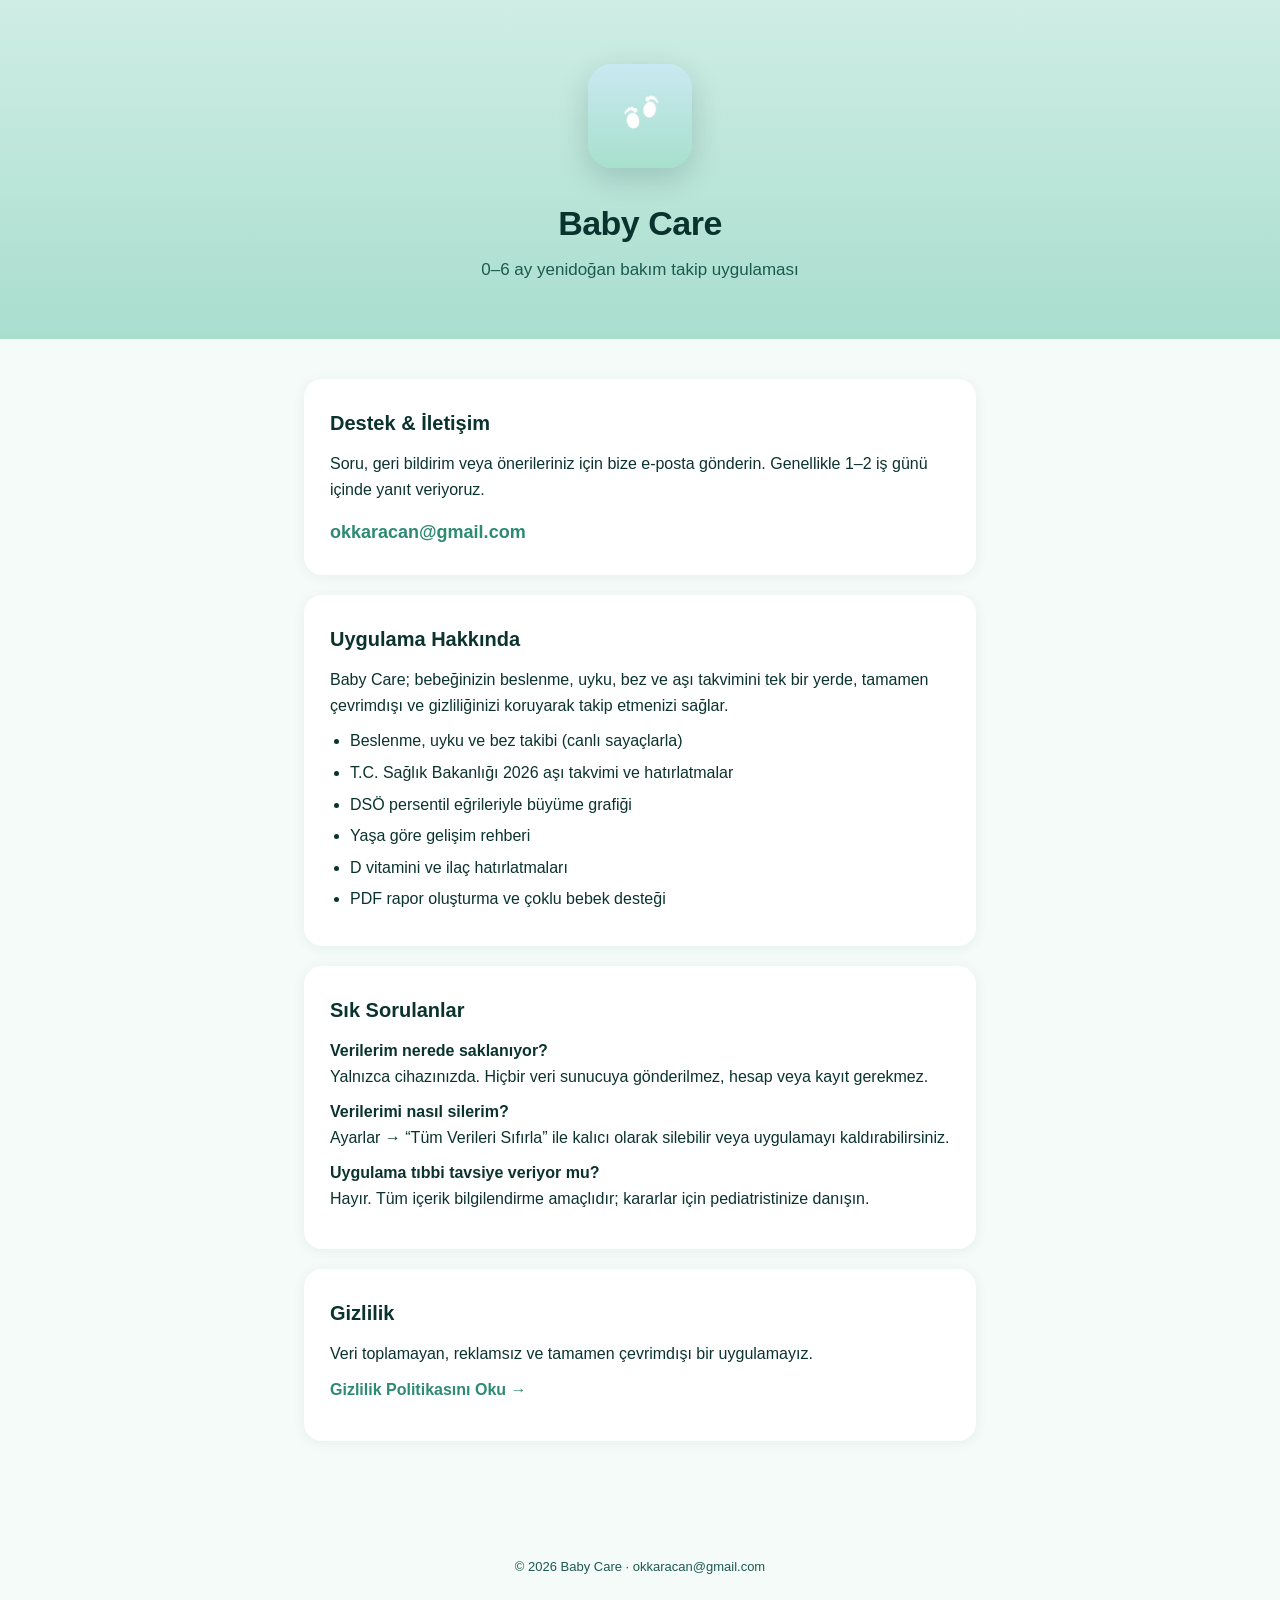
==== index.html @ 30e388d6 "Pages: Baby Care destek + gizlilik sayfaları" ====
<!doctype html>
<html lang="tr">
<head>
<meta charset="utf-8">
<meta name="viewport" content="width=device-width, initial-scale=1">
<title>Baby Care — Destek</title>
<style>
  :root { --mint:#2E8B73; --ink:#0B332D; --soft:#1C5A4E; }
  * { box-sizing:border-box; margin:0; padding:0; }
  body { font-family:-apple-system,"Segoe UI",Roboto,Helvetica,Arial,sans-serif; color:var(--ink); background:#F4FBF8; line-height:1.6; }
  .hero { background:linear-gradient(180deg,#CFEDE5 0%,#A9DECF 100%); text-align:center; padding:64px 24px 56px; }
  .hero img { width:104px; height:104px; border-radius:24px; box-shadow:0 10px 30px rgba(8,46,40,.18); }
  .hero h1 { font-size:34px; margin:20px 0 6px; letter-spacing:-.5px; }
  .hero p { color:var(--soft); font-size:17px; }
  .wrap { max-width:720px; margin:0 auto; padding:40px 24px 72px; }
  .card { background:#fff; border-radius:18px; padding:28px 26px; margin-bottom:20px; box-shadow:0 2px 14px rgba(8,46,40,.06); }
  .card h2 { font-size:20px; margin-bottom:12px; }
  .card p { margin-bottom:10px; }
  a { color:var(--mint); text-decoration:none; font-weight:600; }
  a:hover { text-decoration:underline; }
  ul { padding-left:20px; }
  li { margin-bottom:6px; }
  .mail { display:inline-block; margin-top:6px; font-size:18px; }
  footer { text-align:center; color:var(--soft); font-size:13px; padding:24px; }
</style>
</head>
<body>
  <div class="hero">
    <img src="icon.png" alt="Baby Care">
    <h1>Baby Care</h1>
    <p>0–6 ay yenidoğan bakım takip uygulaması</p>
  </div>
  <div class="wrap">
    <div class="card">
      <h2>Destek &amp; İletişim</h2>
      <p>Soru, geri bildirim veya önerileriniz için bize e-posta gönderin. Genellikle 1–2 iş günü içinde yanıt veriyoruz.</p>
      <a class="mail" href="mailto:okkaracan@gmail.com">okkaracan@gmail.com</a>
    </div>
    <div class="card">
      <h2>Uygulama Hakkında</h2>
      <p>Baby Care; bebeğinizin beslenme, uyku, bez ve aşı takvimini tek bir yerde, tamamen çevrimdışı ve gizliliğinizi koruyarak takip etmenizi sağlar.</p>
      <ul>
        <li>Beslenme, uyku ve bez takibi (canlı sayaçlarla)</li>
        <li>T.C. Sağlık Bakanlığı 2026 aşı takvimi ve hatırlatmalar</li>
        <li>DSÖ persentil eğrileriyle büyüme grafiği</li>
        <li>Yaşa göre gelişim rehberi</li>
        <li>D vitamini ve ilaç hatırlatmaları</li>
        <li>PDF rapor oluşturma ve çoklu bebek desteği</li>
      </ul>
    </div>
    <div class="card">
      <h2>Sık Sorulanlar</h2>
      <p><strong>Verilerim nerede saklanıyor?</strong><br>Yalnızca cihazınızda. Hiçbir veri sunucuya gönderilmez, hesap veya kayıt gerekmez.</p>
      <p><strong>Verilerimi nasıl silerim?</strong><br>Ayarlar → “Tüm Verileri Sıfırla” ile kalıcı olarak silebilir veya uygulamayı kaldırabilirsiniz.</p>
      <p><strong>Uygulama tıbbi tavsiye veriyor mu?</strong><br>Hayır. Tüm içerik bilgilendirme amaçlıdır; kararlar için pediatristinize danışın.</p>
    </div>
    <div class="card">
      <h2>Gizlilik</h2>
      <p>Veri toplamayan, reklamsız ve tamamen çevrimdışı bir uygulamayız.</p>
      <p><a href="privacy.html">Gizlilik Politikasını Oku →</a></p>
    </div>
  </div>
  <footer>© 2026 Baby Care · okkaracan@gmail.com</footer>
</body>
</html>
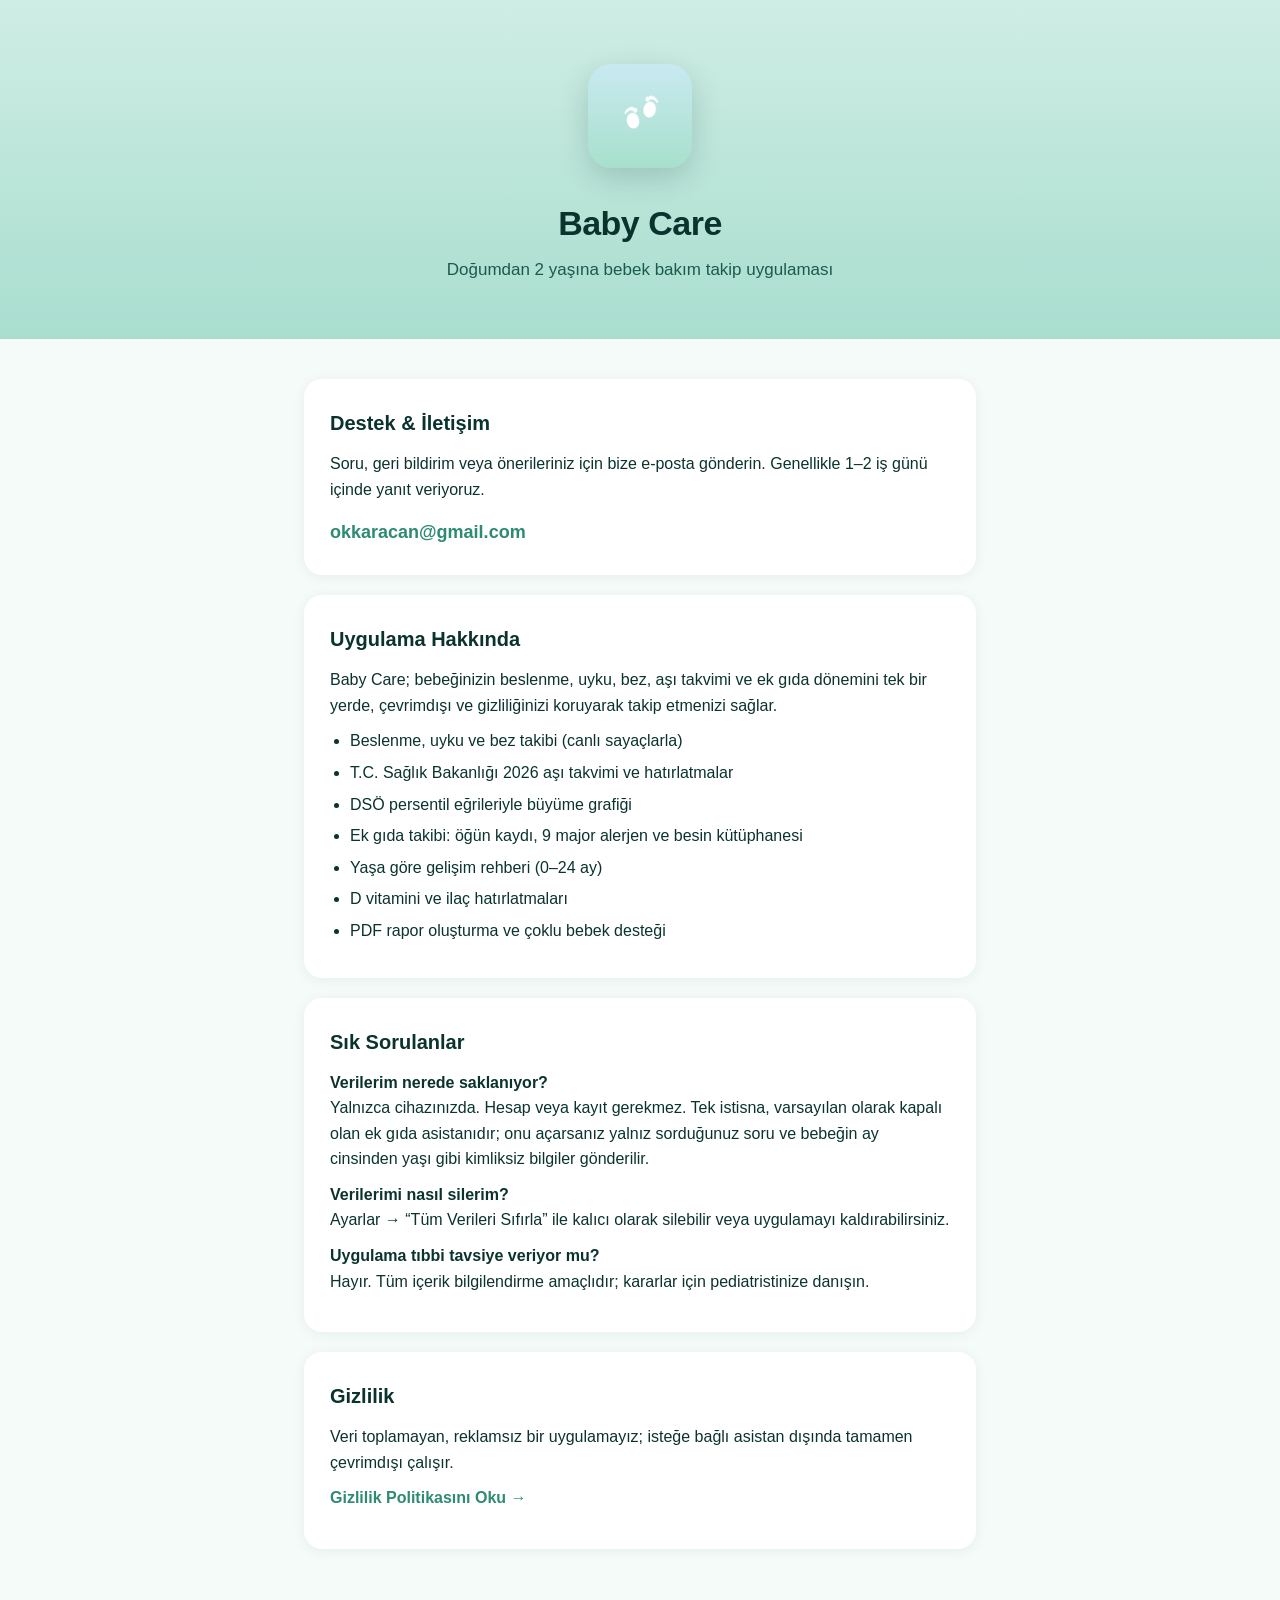
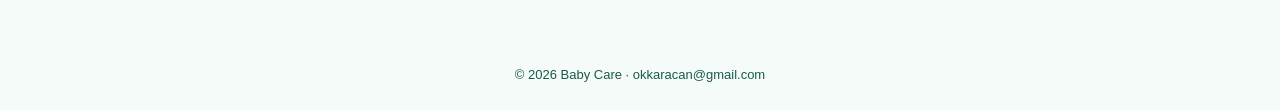
==== commit 3ade5262: "docs: gizlilik ve destek sayfalarını 1.6 asistan metnine güncelle" ====
--- a/index.html
+++ b/index.html
@@ -28,7 +28,7 @@
   <div class="hero">
     <img src="icon.png" alt="Baby Care">
     <h1>Baby Care</h1>
-    <p>0–6 ay yenidoğan bakım takip uygulaması</p>
+    <p>Doğumdan 2 yaşına bebek bakım takip uygulaması</p>
   </div>
   <div class="wrap">
     <div class="card">
@@ -38,25 +38,26 @@
     </div>
     <div class="card">
       <h2>Uygulama Hakkında</h2>
-      <p>Baby Care; bebeğinizin beslenme, uyku, bez ve aşı takvimini tek bir yerde, tamamen çevrimdışı ve gizliliğinizi koruyarak takip etmenizi sağlar.</p>
+      <p>Baby Care; bebeğinizin beslenme, uyku, bez, aşı takvimi ve ek gıda dönemini tek bir yerde, çevrimdışı ve gizliliğinizi koruyarak takip etmenizi sağlar.</p>
       <ul>
         <li>Beslenme, uyku ve bez takibi (canlı sayaçlarla)</li>
         <li>T.C. Sağlık Bakanlığı 2026 aşı takvimi ve hatırlatmalar</li>
         <li>DSÖ persentil eğrileriyle büyüme grafiği</li>
-        <li>Yaşa göre gelişim rehberi</li>
+        <li>Ek gıda takibi: öğün kaydı, 9 major alerjen ve besin kütüphanesi</li>
+        <li>Yaşa göre gelişim rehberi (0–24 ay)</li>
         <li>D vitamini ve ilaç hatırlatmaları</li>
         <li>PDF rapor oluşturma ve çoklu bebek desteği</li>
       </ul>
     </div>
     <div class="card">
       <h2>Sık Sorulanlar</h2>
-      <p><strong>Verilerim nerede saklanıyor?</strong><br>Yalnızca cihazınızda. Hiçbir veri sunucuya gönderilmez, hesap veya kayıt gerekmez.</p>
+      <p><strong>Verilerim nerede saklanıyor?</strong><br>Yalnızca cihazınızda. Hesap veya kayıt gerekmez. Tek istisna, varsayılan olarak kapalı olan ek gıda asistanıdır; onu açarsanız yalnız sorduğunuz soru ve bebeğin ay cinsinden yaşı gibi kimliksiz bilgiler gönderilir.</p>
       <p><strong>Verilerimi nasıl silerim?</strong><br>Ayarlar → “Tüm Verileri Sıfırla” ile kalıcı olarak silebilir veya uygulamayı kaldırabilirsiniz.</p>
       <p><strong>Uygulama tıbbi tavsiye veriyor mu?</strong><br>Hayır. Tüm içerik bilgilendirme amaçlıdır; kararlar için pediatristinize danışın.</p>
     </div>
     <div class="card">
       <h2>Gizlilik</h2>
-      <p>Veri toplamayan, reklamsız ve tamamen çevrimdışı bir uygulamayız.</p>
+      <p>Veri toplamayan, reklamsız bir uygulamayız; isteğe bağlı asistan dışında tamamen çevrimdışı çalışır.</p>
       <p><a href="privacy.html">Gizlilik Politikasını Oku →</a></p>
     </div>
   </div>
